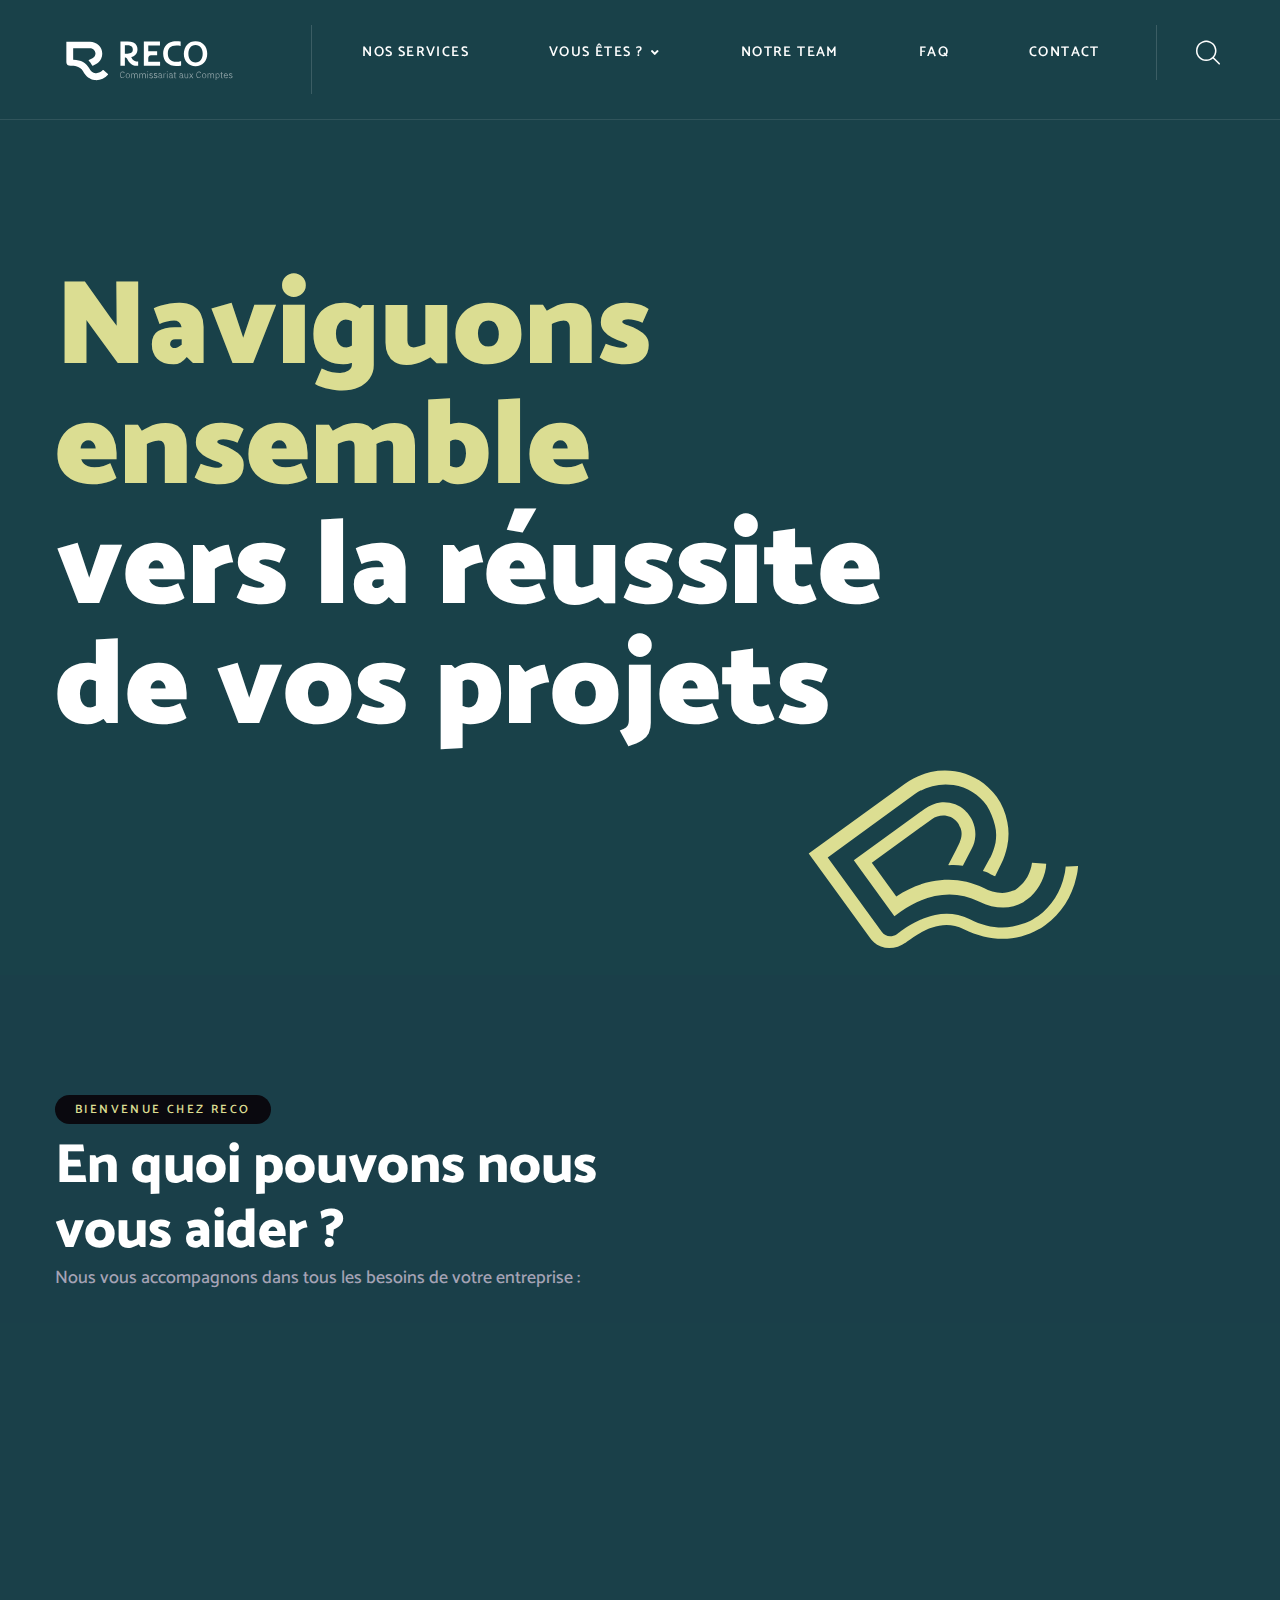
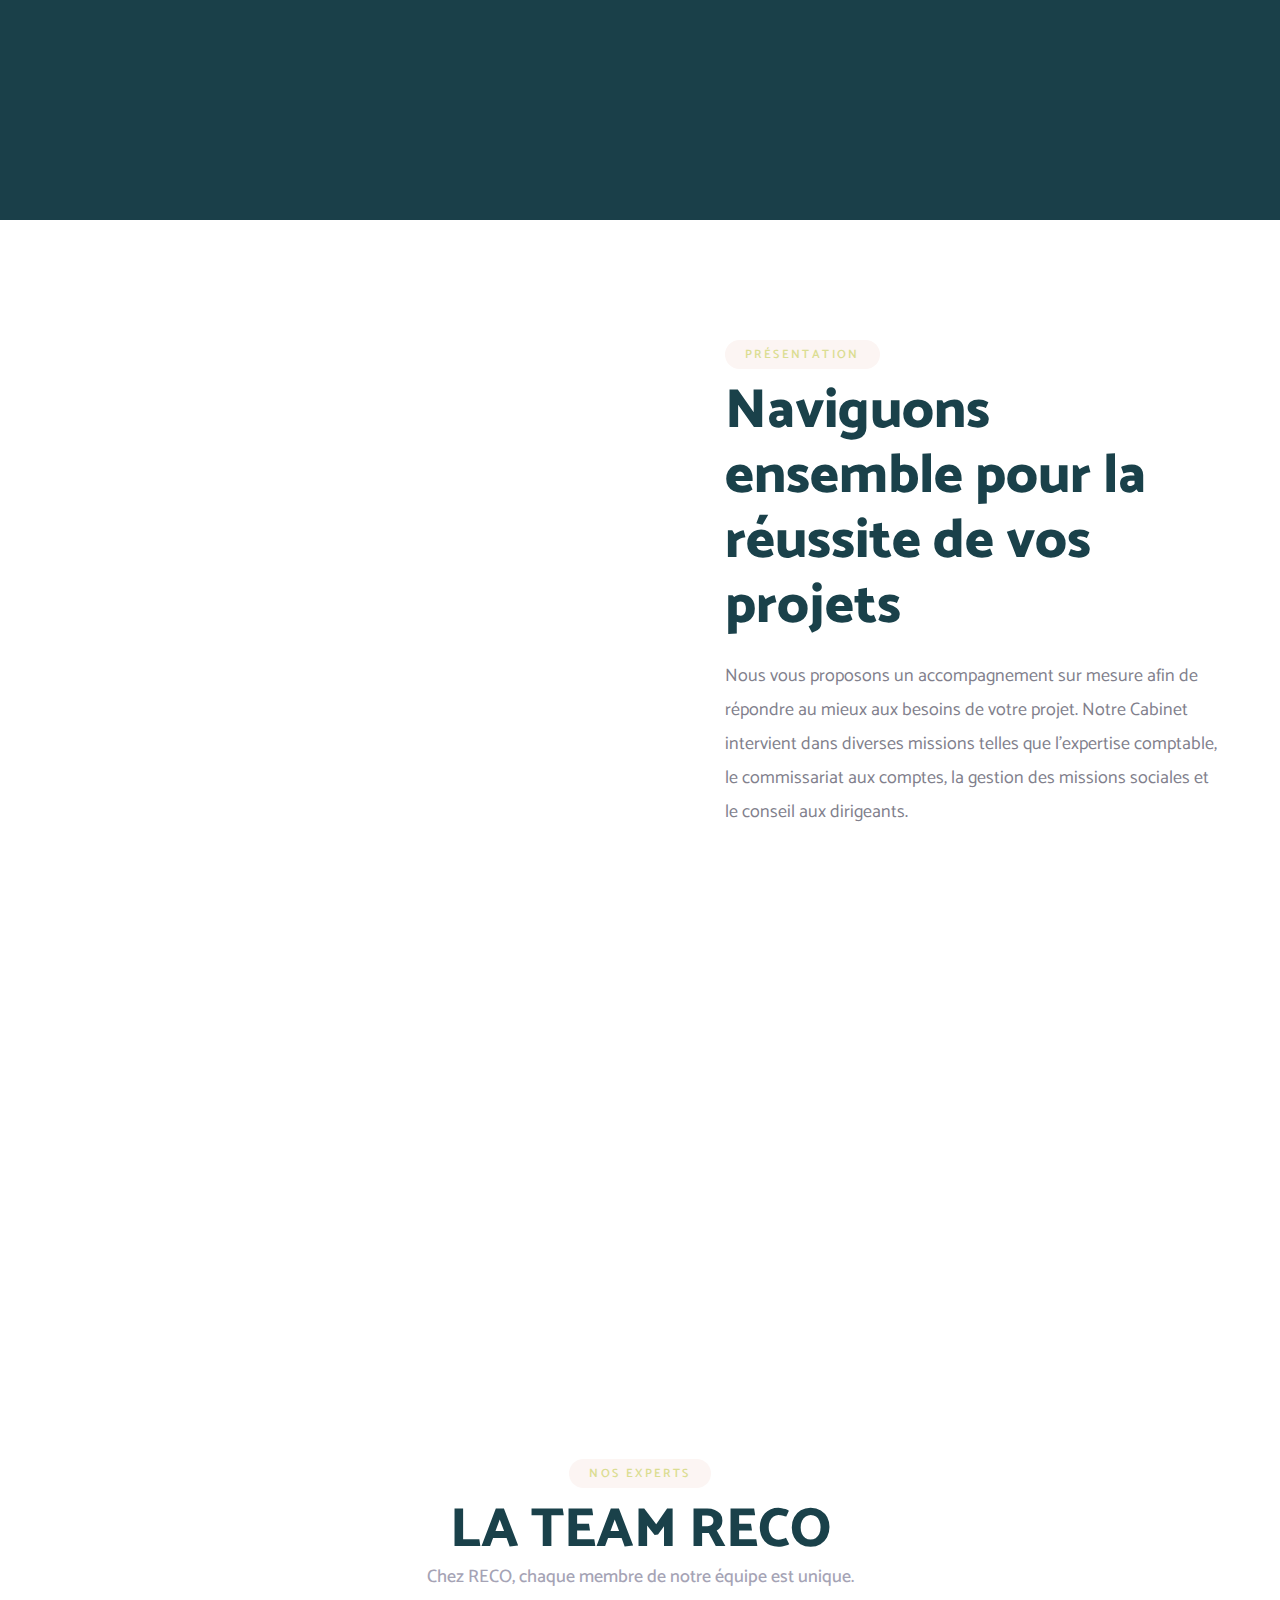
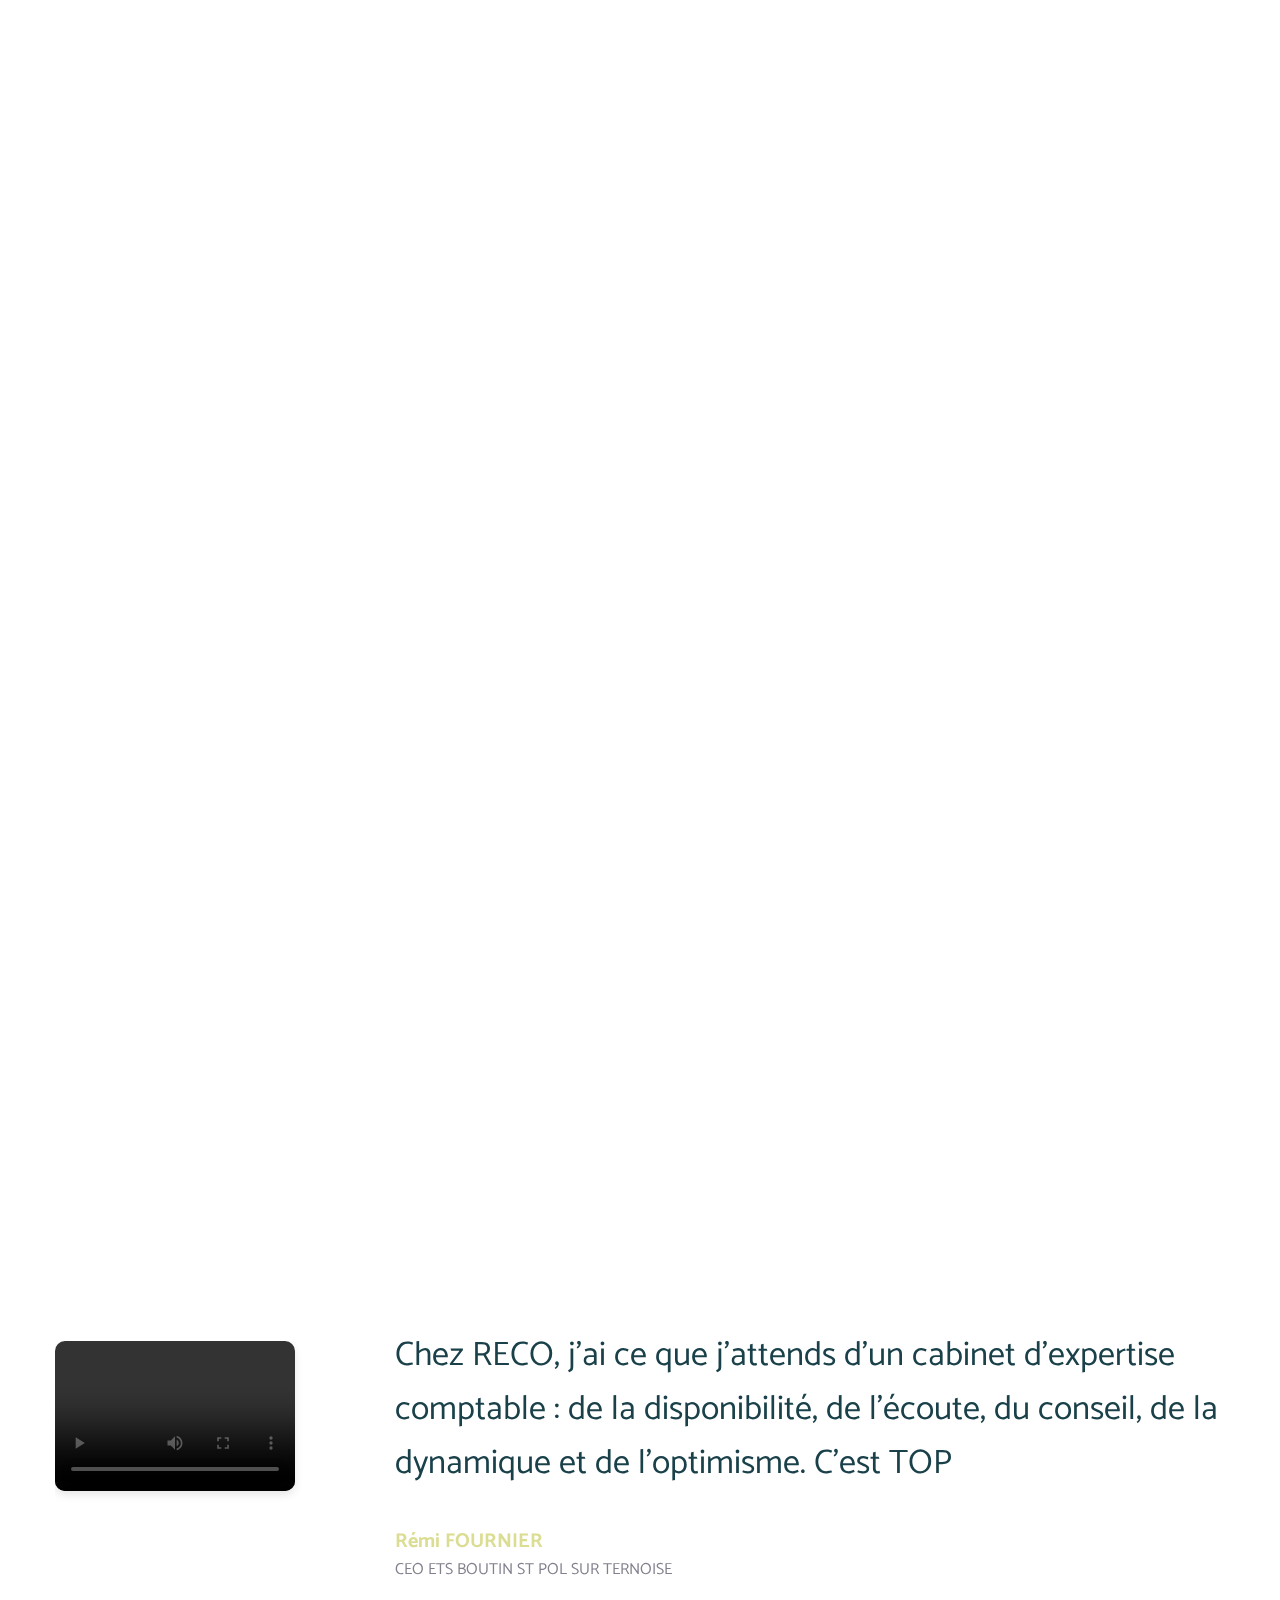
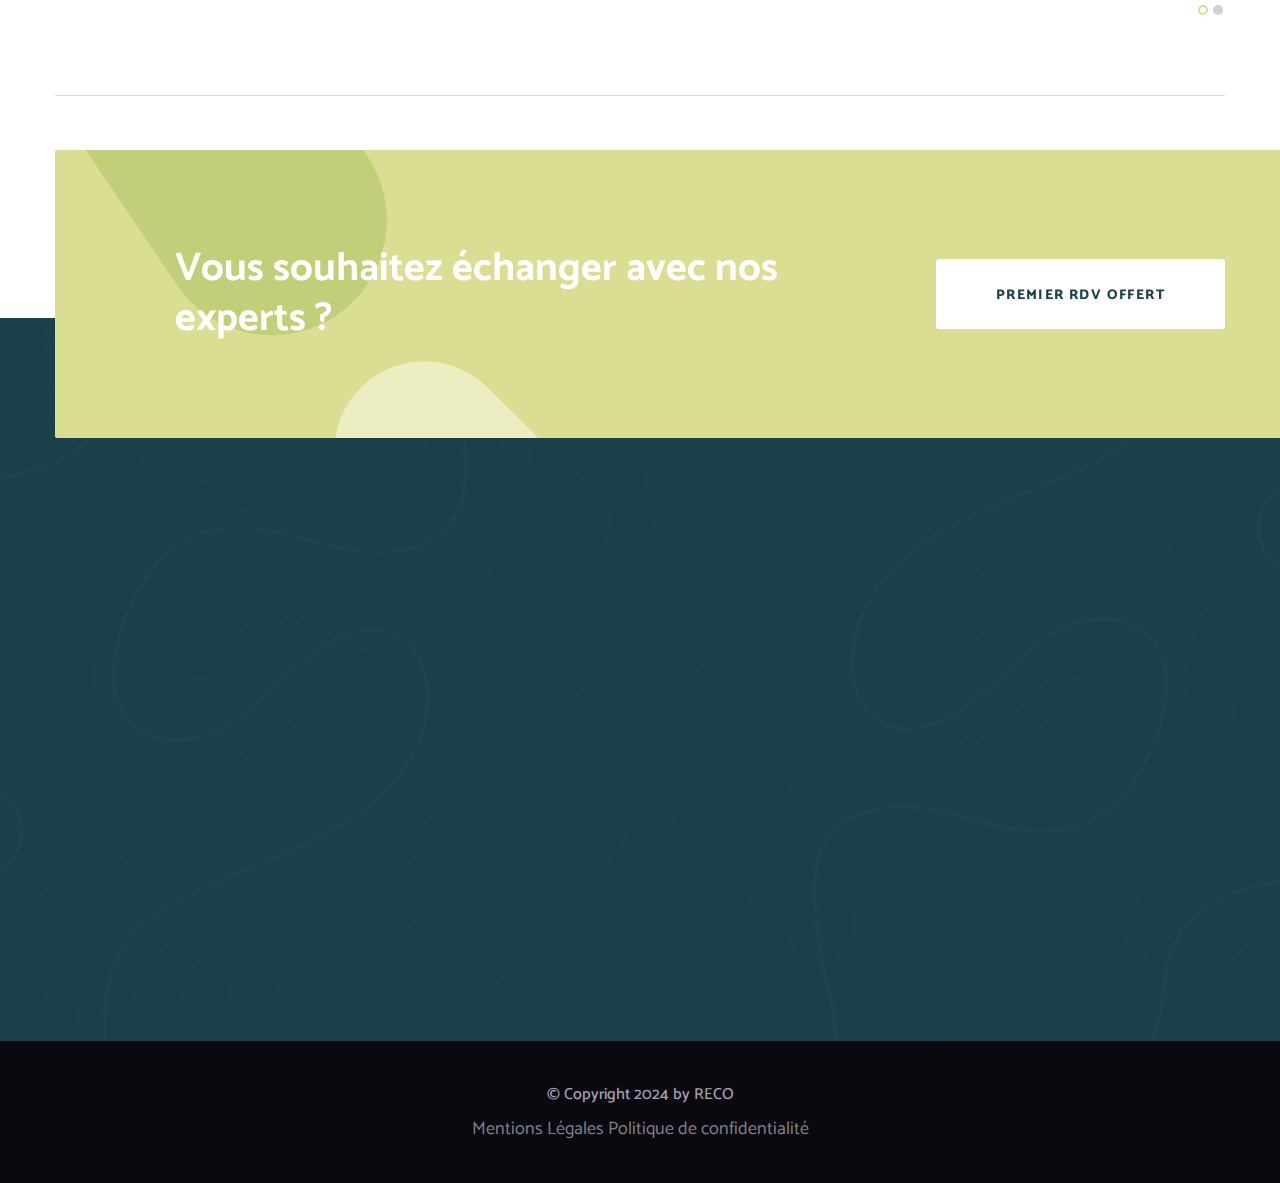
==== index.html @ 4a247953 "first commit" ====
<!DOCTYPE html>
<html lang="en">

<head>
    <meta charset="UTF-8" />
    <meta name="viewport" content="width=device-width, initial-scale=1.0" />
    <title> Home One || Oslim || Oslim HTML Template For Business</title>
    <!-- favicons Icons -->
    <link rel="apple-touch-icon" sizes="180x180" href="assets/images/favicons/apple-touch-icon.png" />
    <link rel="icon" type="image/png" sizes="32x32" href="assets/images/favicons/favicon-32x32.png" />
    <link rel="icon" type="image/png" sizes="16x16" href="assets/images/favicons/favicon-16x16.png" />
    <link rel="manifest" href="assets/images/favicons/site.webmanifest" />
    <meta name="description" content="Oslim HTML Template For Business" />

    <!-- fonts -->
    <link rel="preconnect" href="https://fonts.googleapis.com">

    <link rel="preconnect" href="https://fonts.gstatic.com" crossorigin>

    <link
        href="https://fonts.googleapis.com/css2?family=Catamaran:wght@100;200;300;400;500;600;700;800;900&display=swap"
        rel="stylesheet">

    <link rel="stylesheet" href="assets/vendors/bootstrap/css/bootstrap.min.css" />
    <link rel="stylesheet" href="assets/vendors/animate/animate.min.css" />
    <link rel="stylesheet" href="assets/vendors/animate/custom-animate.css" />
    <link rel="stylesheet" href="assets/vendors/fontawesome/css/all.min.css" />
    <link rel="stylesheet" href="assets/vendors/jarallax/jarallax.css" />
    <link rel="stylesheet" href="assets/vendors/jquery-magnific-popup/jquery.magnific-popup.css" />
    <link rel="stylesheet" href="assets/vendors/nouislider/nouislider.min.css" />
    <link rel="stylesheet" href="assets/vendors/nouislider/nouislider.pips.css" />
    <link rel="stylesheet" href="assets/vendors/odometer/odometer.min.css" />
    <link rel="stylesheet" href="assets/vendors/swiper/swiper.min.css" />
    <link rel="stylesheet" href="assets/vendors/oslim-icons/style.css">
    <link rel="stylesheet" href="assets/vendors/tiny-slider/tiny-slider.min.css" />
    <link rel="stylesheet" href="assets/vendors/reey-font/stylesheet.css" />
    <link rel="stylesheet" href="assets/vendors/owl-carousel/owl.carousel.min.css" />
    <link rel="stylesheet" href="assets/vendors/owl-carousel/owl.theme.default.min.css" />
    <link rel="stylesheet" href="assets/vendors/bxslider/jquery.bxslider.css" />
    <link rel="stylesheet" href="assets/vendors/bootstrap-select/css/bootstrap-select.min.css" />
    <link rel="stylesheet" href="assets/vendors/vegas/vegas.min.css" />
    <link rel="stylesheet" href="assets/vendors/jquery-ui/jquery-ui.css" />
    <link rel="stylesheet" href="assets/vendors/timepicker/timePicker.css" />

    <!-- template styles -->
    <link rel="stylesheet" href="assets/css/oslim.css" />
    <link rel="stylesheet" href="assets/css/oslim-responsive.css" />
</head>

<body>
    <div class="preloader">
        <img class="preloader__image" width="60" src="assets/images/loader.png" alt="" />
    </div>
    <!-- /.preloader -->
    <div class="page-wrapper">
        <header class="main-header clearfix">
            <nav class="main-menu clearfix">
                <div class="main-menu-wrapper clearfix">
                    <div class="main-menu-wrapper__left">
                        <div class="main-menu-wrapper__logo">
                            <a href="index.html"><img height="48" src="assets/images/RECO-Logo-Blanc.svg" alt=""></a>
                        </div>
                        <div class="main-menu-wrapper__main-menu">
                            <a href="#" class="mobile-nav__toggler"><i class="fa fa-bars"></i></a>
                            <ul class="main-menu__list">
                                <li>
                                    <a href="index.html#services">Nos services</a>
                                </li>

                                <li class="dropdown">
                                    <a href="#">Vous Êtes ?</a>
                                    <ul>
                                        <li><a href="">Agent immobilier</a></li>
                                        <li><a href="">Notaire</a></li>
                                        <li><a href="">Professionnels de du droit</a></li>
                                        <li><a href="">Professionnels de santé</a></li>
                                        <li><a href=""></a></li>
                                        <li><a href=""></a></li>
                                        <li><a href=""></a></li>
                                        <li><a href=""></a></li>
                                        <li><a href=""></a></li>
                                    </ul>
                                </li>
                                <li>
                                    <a href="index.html#team">Notre team</a>

                                </li>
                                <li>
                                    <a href="faq.html">FAQ</a>
                                </li>
                                <li><a href="contact.html">Contact</a></li>
                            </ul>
                        </div>
                    </div>
                    <div class="main-menu-wrapper__right">
                        <div class="main-menu-wrapper__call">
                            <div class="main-menu-wrapper__call-icon">
                                <span class="icon-phone-call"></span>
                            </div>
                            <div class="main-menu-wrapper__call-number">
                                <p>Besoin d'aide ?</p>
                                <h5><a href="tel:03 21 83 18 06">03 21 83 18 06</a></h5>
                            </div>
                        </div>
                        <div class="main-menu-wrapper__search-cat">
                            <a href="#" class="main-menu-wrapper__search search-toggler icon-magnifying-glass"></a>
                        </div>
                    </div>
                </div>
            </nav>
        </header>

        <div class="stricky-header stricked-menu main-menu">
            <div class="sticky-header__content"></div><!-- /.sticky-header__content -->
        </div><!-- /.stricky-header -->

        <!--Main Slider Start-->
        <section class="main-slider">
            <div class="swiper-container thm-swiper__slider" data-swiper-options='{"slidesPerView": 1, "loop": true,
    "effect": "fade",
     "pagination": {
        "el": "#main-slider-pagination",
        "type": "bullets",
        "clickable": true
      },
    "navigation": {
        "nextEl": "#main-slider__swiper-button-next",
        "prevEl": "#main-slider__swiper-button-prev"
    },
    "autoplay": {
        "delay": 5000
    }}'>
                <div class="swiper-wrapper">
                    <div class="swiper-slide">
                        <div class="image-layer"
                            style="background-color: #184148;">
                        </div>
                        <!-- /.image-layer -->

                        <div class="main-slider-shape-2"></div>

                        <div class="container">
                            <div class="row">
                                <div class="col-xl-10">
                                    <div class="main-slider__content">
                                        <h2 style="color: #dbdd92">Naviguons ensemble <br>
                                        <span style="color: white">vers la réussite de vos projets </span></h2>
                                    </div>
                                </div>
                            </div>
                        </div>
                    </div>
                </div>
                <!-- If we need navigation buttons -->


            </div>
        </section>
        <!--Main Slider End-->





        <!--Welcome One Start-->
        <section class="welcome-one" id="services">
            <div class="welcome-one-shape" style="background-color: #1a2833;">
            </div>
            <div class="container">
                <div class="welcome-one__top">
                    <div class="row">
                        <div class="col-xl-6 col-lg-6">
                            <div class="welcome-one__top-left">
                                <div class="section-title text-left">
                                    <span class="section-title__tagline">Bienvenue chez RECO</span>
                                    <h2 class="section-title__title">En quoi pouvons nous  </h2>
                                    <h2 class="section-title__title">vous aider ?</h2>
                                    <p class="welcome-one__find-solutions-text">Nous vous accompagnons dans tous les besoins de votre entreprise :</p>
                                </div>
                            </div>
                        </div>
                        <div class="col-xl-6 col-lg-6"></div>
                    </div>
                </div>
            </div>
            <!-- Section full-width -->
            <div class="welcome-one__bottom container-fluid">
                <ul class="list-unstyled welcome-one__feature">
                    <li class="welcome-one__feature-single wow fadeInUp" data-wow-delay="100ms">
                        <div class="welcome-one__feature-content">
                            <h3 class="welcome-one__feature-title"><a style="color: #3382b5 !important;" href="#">Expertise
                                <br> comptable</a></h3>
                            <div class="welcome-one__feature-arrow blue" >
                                <a href="consumer-product.html"><span class="icon-right-arrow"></span></a>
                            </div>
                        </div>
                        <div class="welcome-one__feature-icon">
                            <a href="consumer-product.html">
                            <img class="icon-wealth" height="130" src="assets/images/expertcomptable.svg" alt="logo reco"/>
                        </a>
                        </div>
                        <div class="welcome-one__feature-count"></div>

                    </li>

                    <li class="welcome-one__feature-single wow fadeInUp" data-wow-delay="100ms">
                        <div class="welcome-one__feature-content">
                            <h3 class="welcome-one__feature-title"><a style="color: #87cbac !important;" href="#">Commissariat aux
                                <br> comptes</a></h3>
                            <div class="welcome-one__feature-arrow green">
                                <a href="services-2.html"><span class="icon-right-arrow"></span></a>
                            </div>
                        </div>
                        <div class="welcome-one__feature-icon">
                            <a href="services-2.html">
                            <img alt="logo reco" class="icon-wealth" height="130" src="assets/images/commissaire.svg"></img>
                        </a>
                        </div>
                        <div class="welcome-one__feature-count"></div>
                    </li>
                    <li class="welcome-one__feature-single wow fadeInUp" data-wow-delay="100ms">
                        <div class="welcome-one__feature-content">
                            <h3 class="welcome-one__feature-title "><a style="color: #f26267 !important;" href="#">Social
                                <br> &nbsp; </a></h3>
                            <div class="welcome-one__feature-arrow red">
                                <a href="social-product.html"><span class="icon-right-arrow"></span></a>
                            </div>
                        </div>
                        <div class="welcome-one__feature-icon">
                            <a href="social-product.html">
                            <img class="icon-wealth" height="130" src="assets/images/social.svg" alt="logo reco"/>
                        </a>
                        </div>
                        <div class="welcome-one__feature-count"></div>
                    </li>
                    <li class="welcome-one__feature-single wow fadeInUp" data-wow-delay="100ms">
                        <div class="welcome-one__feature-content">
                            <h3 class="welcome-one__feature-title"><a style="color: #e2a81b !important;" href="#">Gestion de
                                <br> patrimoine</a></h3>
                            <div class="welcome-one__feature-arrow yellow">
                                <a href="consumer-product.html"><span class="icon-right-arrow"></span></a>
                            </div>
                        </div>
                        <div class="welcome-one__feature-icon">
                            <img class="icon-wealth" height="130" src="assets/images/patrimoine.svg"></img>
                        </div>
                        <div class="welcome-one__feature-count"></div>
                    </li>
                </ul>
            </div>
        </section>

        <!--Welcome One End-->

        <!--Work Together Start-->
        <section class="work-together">
            <div class="container">
                <div class="row">
                    <div class="col-xl-6">
                        <div class="work-together__left wow slideInLeft" data-wow-delay="100ms"
                            data-wow-duration="2500ms">
                            <div class="work-together__img-box">
                                <div class="work-together__img-1">
                                    <img src="assets/images/naviguons.png.jpeg" alt="">
                                    <div class="work-together__img-2">
                                        <img src="assets/images/naviguons2.jpeg" alt="">
                                    </div>
                                </div>
                            </div>
                        </div>
                    </div>
                    <div class="col-xl-6">
                        <div class="work-together__right">
                            <div class="section-title text-left">
                                <span class="section-title__tagline">présentation</span>
                                <h2 class="section-title__title">Naviguons ensemble pour la réussite de vos projets
                                </h2>
                            </div>
                            <p class="work-together__right-text">Nous vous proposons un accompagnement sur mesure afin de répondre au mieux aux besoins de votre projet.

                                Notre Cabinet intervient dans diverses missions telles que l’expertise comptable, le commissariat aux comptes, la gestion des missions sociales et le conseil aux dirigeants. </p>


                        </div>
                    </div>
                </div>
            </div>
        </section>
        <!--Work Together End-->





        <!--Free Consultation Start-->
        <section class="free-consultation mt-5">
            <div class="container">
                <div class="free-consultation__inner wow fadeInUp" data-wow-delay="300ms">
                    <div class="free-consultation__left">
                        <h3 class="free-consultation__content">Besoin d'aide ? <br> votre rendez-vous <span> OFFERT </span> <br>
                        </h3>
                        <div class="free-consultation__icon">
                            <a href="">
                                <span class="icon-phone-call"></span>
                            </a>
                        </div>
                    </div>
                    <div class="free-consultation__right">
                        <h4 class="free-consultation__contact-info">
                            <a href="tel:03 21 83 18 06" class="free-consultation__contact-number">03 21 83 18 06</a>
                            <a href="mailto:needhelp@company.com"
                                class="free-consultation__contact-email">needhelp@company.com</a>
                        </h4>
                    </div>
                </div>
            </div>
        </section>
        <!--Free Consultation End-->


        <!--Team One Start-->
        <section class="team-one" id="team">
            <div class="team-one__container">
                <div class="section-title text-center">
                    <span class="section-title__tagline">nos experts</span>
                    <h2 class="section-title__title">LA TEAM RECO</h2>
                    <p class="welcome-one__find-solutions-text">Chez RECO, chaque membre de notre équipe est unique.</p>
                </div>
                <div class="row">
                    <div class="col-xl-3 col-lg-6 col-md-6 wow fadeInUp" data-wow-delay="100ms">
                        <!--Team One Single-->
                        <div class="team-one__single">
                            <div class="team-one__img">
                                <img src="assets/images/paul.png" alt="">
                                <div class="team-one__content">
                                    <h3 class="team-one__name">Paul</h3>
                                    <p class="team-one__title">Gérant</p>
                                </div>
                                <ul class="list-unstyled team-one__social">
                                    <li><a href="https://fr.linkedin.com/in/paul-lieven-7827385b"><i class="fab fa-linkedin"></i></a></li>

                                </ul>
                            </div>
                        </div>
                    </div>

                    <div class="col-xl-3 col-lg-6 col-md-6 wow fadeInUp" data-wow-delay="100ms">
                        <!--Team One Single-->
                        <div class="team-one__single">
                            <div class="team-one__img">
                                <img src="assets/images/paul.png" alt="">
                                <div class="team-one__content">
                                    <h3 class="team-one__name">Sébastien</h3>
                                    <p class="team-one__title">Gérant</p>
                                </div>
                                <ul class="list-unstyled team-one__social">
                                    <li><a href="https://www.linkedin.com/in/s%C3%A9bastien-ersent/?originalSubdomain=fr"><i class="fab fa-linkedin"></i></a></li>

                                </ul>
                            </div>
                        </div>
                    </div>

                    <div class="col-xl-3 col-lg-6 col-md-6 wow fadeInUp" data-wow-delay="100ms">
                        <!--Team One Single-->
                        <div class="team-one__single">
                            <div class="team-one__img">
                                <img src="assets/images/paul.png" alt="">
                                <div class="team-one__content">
                                    <h3 class="team-one__name">Anthony</h3>
                                    <p class="team-one__title">Collaborateur comptable</p>
                                </div>
                                <ul class="list-unstyled team-one__social">
                                    <li><a href="https://fr.linkedin.com/in/anthony-hagner%C3%A9-048276114"><i class="fab fa-linkedin"></i></a></li>

                                </ul>
                            </div>
                        </div>
                    </div>

                    <div class="col-xl-3 col-lg-6 col-md-6 wow fadeInUp" data-wow-delay="100ms">
                        <!--Team One Single-->
                        <div class="team-one__single">
                            <div class="team-one__img">
                                <img src="assets/images/paul.png" alt="">
                                <div class="team-one__content">
                                    <h3 class="team-one__name">Apolline</h3>
                                    <p class="team-one__title">Collaborateur comptable</p>
                                </div>
                                <ul class="list-unstyled team-one__social">
                                    <li><a href="#"><i class="fab fa-linkedin"></i></a></li>

                                </ul>
                            </div>
                        </div>
                    </div>

                    <div class="col-xl-3 col-lg-6 col-md-6 wow fadeInUp" data-wow-delay="100ms">
                        <!--Team One Single-->
                        <div class="team-one__single">
                            <div class="team-one__img">
                                <img src="assets/images/paul.png" alt="">
                                <div class="team-one__content">
                                    <h3 class="team-one__name">Yoan</h3>
                                    <p class="team-one__title">Collaborateur comptable</p>
                                </div>
                                <ul class="list-unstyled team-one__social">
                                    <li><a href="https://fr.linkedin.com/in/yoan-delayen"><i class="fab fa-linkedin"></i></a></li>

                                </ul>
                            </div>
                        </div>
                    </div>

                    <div class="col-xl-3 col-lg-6 col-md-6 wow fadeInUp" data-wow-delay="100ms">
                        <!--Team One Single-->
                        <div class="team-one__single">
                            <div class="team-one__img">
                                <img src="assets/images/paul.png" alt="">
                                <div class="team-one__content">
                                    <h3 class="team-one__name">Florian</h3>
                                    <p class="team-one__title">Collaborateur comptable</p>
                                </div>
                                <ul class="list-unstyled team-one__social">
                                    <li><a href="https://www.linkedin.com/in/florian-baude"><i class="fab fa-linkedin"></i></a></li>

                                </ul>
                            </div>
                        </div>
                    </div>

                    <div class="col-xl-3 col-lg-6 col-md-6 wow fadeInUp" data-wow-delay="100ms">
                        <!--Team One Single-->
                        <div class="team-one__single">
                            <div class="team-one__img">
                                <img src="assets/images/paul.png" alt="">
                                <div class="team-one__content">
                                    <h3 class="team-one__name">Sarah</h3>
                                    <p class="team-one__title">Happiness Officer</p>
                                </div>
                                <ul class="list-unstyled team-one__social">
                                    <li><a href="https://fr.linkedin.com/in/sarah-fournier-74562138"><i class="fab fa-linkedin"></i></a></li>

                                </ul>
                            </div>
                        </div>
                    </div>

                    <div class="col-xl-3 col-lg-6 col-md-6 wow fadeInUp" data-wow-delay="100ms">
                        <!--Team One Single-->
                        <div class="team-one__single">
                            <div class="team-one__img">
                                <img src="assets/images/paul.png" alt="">
                                <div class="team-one__content">
                                    <h3 class="team-one__name">Aurélie</h3>
                                    <p class="team-one__title">Secrétaire de direction</p>
                                </div>
                                <ul class="list-unstyled team-one__social">
                                    <li><a href="https://fr.linkedin.com/in/aur%C3%A9lie-herbez-5561862ba"><i class="fab fa-linkedin"></i></a></li>

                                </ul>
                            </div>
                        </div>
                    </div>

                    <div class="col-xl-3 col-lg-6 col-md-6 wow fadeInUp" data-wow-delay="100ms">
                        <!--Team One Single-->
                        <div class="team-one__single">
                            <div class="team-one__img">
                                <img src="assets/images/paul.png" alt="">
                                <div class="team-one__content">
                                    <h3 class="team-one__name">Marion</h3>
                                    <p class="team-one__title">Assistante comptable</p>
                                </div>
                                <ul class="list-unstyled team-one__social">
                                    <li><a href="https://www.linkedin.com/in/marion-triplet-03195a1b6/?originalSubdomain=fr"><i class="fab fa-linkedin"></i></a></li>

                                </ul>
                            </div>
                        </div>
                    </div>

                </div>
            </div>
        </section>
        <!--Team One End-->

        <!--Testimonial One Start-->
        <section class="testimonial-one">
            <div class="container">
                <div class="row">
                    <div class="col-xl-12">
                        <div class="testimonial-one__carousel owl-the owl-carousel">
                            <!--Testimonial One Single-->
                            <div class="testimonial-one__single">
                                <div class="testimonial-one__client-info">
                                    <div cVlass="testimonial-one__client-img">
                                        <div class="testimonial-one__media">
                                            <video controls class="testimonial-one__video">
                                                <source src="assets/images/Témoignage%20ETS%20Boutin.MP4" type="video/mp4">
                                                Your browser does not support the video tag.
                                            </video>
                                        </div>
                                    </div>
                                </div>
                                <div class="testimonial-one__content">
                                    <p class="testimonial-one__text">Chez RECO, j'ai ce que j'attends d'un cabinet d'expertise comptable : de la disponibilité, de l'écoute, du conseil, de la dynamique et de l'optimisme. C'est TOP </p>
                                    <h4 class="testimonial-one__client-name">Rémi FOURNIER</h4>
                                    <p class="testimonial-one__client-title">CEO ETS BOUTIN ST POL SUR TERNOISE </p>
                                </div>
                            </div>
                            <div class="testimonial-one__single">
                                <div class="testimonial-one__client-info">
                                    <div class="testimonial-one__client-img">
                                        <div class="testimonial-one__media">
                                            <video controls class="testimonial-one__video">
                                                <source src="assets/images/Victor%20Herbé%20Côte%20à%20Côtes.MOV" type="video/mp4">
                                                Your browser does not support the video tag.
                                            </video>
                                        </div>
                                    </div>
                                </div>
                                <div class="testimonial-one__content">
                                    <p class="testimonial-one__text">
                                        RECO, c’est de la Rigueur, de l’Expertise, du Conseil et de l’Ouverture d’esprit !
                                        Professionnalisme et réactivité au rdv !
                                        Je conseille vivement cette équipe à tout entrepreneur voulant maximiser ses chances de réussite !
                                    </p>
                                    <h4 class="testimonial-one__client-name">Victor HERBE</h4>
                                    <p class="testimonial-one__client-title">Président SAS Côte à côte</p>
                                </div>
                            </div>
                        </div>
                    </div>
                </div>
            </div>
        </section>
        <!--Testimonial One End-->




        <!--News One End-->

        <!--CTA One Start-->
        <section class="cta-one">
            <div class="container">
                <div class="row">
                    <div class="col-xl-12">
                        <div class="cta-one__inner">
                            <div class="cta-one__inner-content">
                                <div class="cta-one-shape-1 float-bob-x"></div>
                                <div class="cta-one-shape-2 float-bob-x-2"></div>
                                <h3 class="cta-one__title">Vous souhaitez échanger avec nos  <br> experts ?</h3>
                                <a href="about.html" class="thm-btn cta-one__btn">Premier RDV offert</a>
                            </div>
                        </div>
                    </div>
                </div>
            </div>
        </section>
        <!--CTA One End-->

        <!--Site Footer Start-->
        <footer class="site-footer">
            <div class="site-footer__top">
                <div class="site-footer-shape-1"
                    style="background-image: url(assets/images/shapes/site-footer-shape-1.png);"></div>
                <div class="container">
                    <div class="row">
                        <div class="col-xl-3 col-lg-6 col-md-6 wow fadeInUp" data-wow-delay="100ms">
                            <div class="footer-widget__column footer-widget__about">
                                <div class="footer-widget__logo">
                                    <a href="index.html"><img src="assets/images/RECO-Logo-Blanc.svg" alt=""></a>
                                </div>
                                <div class="footer-widget__about-text-box">
                                    <p class="footer-widget__about-text">Naviguons ensemble vers la réussite de vos projets</p>
                                </div>
                                <div class="site-footer__social">
                                    <a href="#"><i class="fab fa-twitter"></i></a>
                                    <a href="#"><i class="fab fa-facebook"></i></a>
                                    <a href="#"><i class="fab fa-pinterest-p"></i></a>
                                    <a href="#"><i class="fab fa-instagram"></i></a>
                                </div>
                            </div>
                        </div>
                        <div class="col-xl-3 col-lg-6 col-md-6 wow fadeInUp" data-wow-delay="200ms">
                            <div class="footer-widget__column footer-widget__explore clearfix">
                                <h3 class="footer-widget__title">Liens</h3>
                                <ul class="footer-widget__explore-list list-unstyled clearfix">
                                    <li><a href="index.html">Accueil</a></li>
                                    <li><a href="index.html#services">Nos services</a></li>
                                    <li><a href="index.html">Vous êtes ?</a></li>
                                    <li><a href="index.html#team">Notre team</a></li>

                                </ul>
                                <ul
                                    class="footer-widget__explore-list footer-widget__explore-list-two list-unstyled clearfix">
                                    <li><a href="faq.html">FAQ</a></li>
                                    <li><a href="contact.html">Contact</a></li>
                                </ul>
                            </div>
                        </div>
                        <div class="col-xl-3 col-lg-6 col-md-6 wow fadeInUp" data-wow-delay="300ms">
                            <div class="footer-widget__column footer-widget__newsletter-box clearfix">
                                <h3 class="footer-widget__title">Newsletter</h3>
                                <p class="footer-widget__newsletter-text">Aucun spam simplement des ressources pour vous aider ! </p>
                                <form class="footer-widget__newsletter-form">
                                    <div class="footer-widget__newsletter-input-box">
                                        <input type="email" placeholder="Email" name="email">
                                        <button type="submit" class="footer-widget__newsletter-btn"><i
                                                class="far fa-paper-plane"></i></button>
                                    </div>
                                </form>
                            </div>
                        </div>
                        <div class="col-xl-3 col-lg-6 col-md-6 wow fadeInUp" data-wow-delay="400ms">
                            <div class="footer-widget__column footer-widget__contact clearfix">
                                <h3 class="footer-widget__title">Contact</h3>
                                <p class="footer-widget__contact-text">Agence Boulogne-sur-Mer<br>
                                    30 Boulevard de la Liane<br>
                                    62360 Saint-Léonard</p>

                                <br>
                                <br>
                                <p class="footer-widget__contact-text">Agence Béthune<br>
                                    775 Rue D'Aire<br>
                                    62400 Béthune
                                </p>


                                <h4 class="footer-widget__contact-info">
                                    <a href="tel:03 21 83 18 06" class="footer-widget__contact-number">03 21 83 18 06</a> <br>
                                    <a href="mailto:needhelp@company.com"
                                        class="footer-widget__contact-email">needhelp@company.com</a>
                                </h4>
                            </div>
                        </div>
                    </div>
                </div>
            </div>
            <div class="site-footer__bottom">
                <div class="container">
                    <div class="row">
                        <div class="col-xl-12">
                            <div class="site-footer__bottom-inner">
                                <p class="site-footer__bottom-text">© Copyright 2024 by <a href="#">RECO</a>
                                </p>
                                <a href="#">Mentions Légales</a>
                                <a href="#">Politique de confidentialité</a>
                            </div>
                        </div>
                    </div>
                </div>
            </div>
        </footer>
        <!--Site Footer End-->


    </div><!-- /.page-wrapper -->


    <div class="mobile-nav__wrapper">
        <div class="mobile-nav__overlay mobile-nav__toggler"></div>
        <!-- /.mobile-nav__overlay -->
        <div class="mobile-nav__content">
            <span class="mobile-nav__close mobile-nav__toggler"><i class="fa fa-times"></i></span>

            <div class="logo-box">
                <a href="index.html" aria-label="logo image"><img src="assets/images/RECO-Logo-Blanc.svg" width="155"
                        alt="" /></a>
            </div>
            <!-- /.logo-box -->
            <div class="mobile-nav__container"></div>
            <!-- /.mobile-nav__container -->

            <ul class="mobile-nav__contact list-unstyled">
                <li>
                    <i class="fa fa-envelope"></i>
                    <a href="mailto:needhelp@packageName__.com">needhelp@oslim.com</a>
                </li>
                <li>
                    <i class="fa fa-phone-alt"></i>
                    <a href="tel:03 21 83 18 06">03 21 83 18 06</a>
                </li>
            </ul><!-- /.mobile-nav__contact -->
            <div class="mobile-nav__top">
                <div class="mobile-nav__social">
                    <a href="#" class="fab fa-twitter"></a>
                    <a href="#" class="fab fa-facebook-square"></a>
                    <a href="#" class="fab fa-pinterest-p"></a>
                    <a href="#" class="fab fa-instagram"></a>
                </div><!-- /.mobile-nav__social -->
            </div><!-- /.mobile-nav__top -->



        </div>
        <!-- /.mobile-nav__content -->
    </div>
    <!-- /.mobile-nav__wrapper -->

    <div class="search-popup">
        <div class="search-popup__overlay search-toggler"></div>
        <!-- /.search-popup__overlay -->
        <div class="search-popup__content">
            <form action="#">
                <label for="search" class="sr-only">search here</label><!-- /.sr-only -->
                <input type="text" id="search" placeholder="Search Here..." />
                <button type="submit" aria-label="search submit" class="thm-btn">
                    <i class="icon-magnifying-glass"></i>
                </button>
            </form>
        </div>
        <!-- /.search-popup__content -->
    </div>
    <!-- /.search-popup -->

    <a href="#" data-target="html" class="scroll-to-target scroll-to-top"><i class="fa fa-angle-up"></i></a>


    <script src="assets/vendors/jquery/jquery-3.6.0.min.js"></script>
    <script src="assets/vendors/bootstrap/js/bootstrap.bundle.min.js"></script>
    <script src="assets/vendors/jarallax/jarallax.min.js"></script>
    <script src="assets/vendors/jquery-ajaxchimp/jquery.ajaxchimp.min.js"></script>
    <script src="assets/vendors/jquery-appear/jquery.appear.min.js"></script>
    <script src="assets/vendors/jquery-circle-progress/jquery.circle-progress.min.js"></script>
    <script src="assets/vendors/jquery-magnific-popup/jquery.magnific-popup.min.js"></script>
    <script src="assets/vendors/jquery-validate/jquery.validate.min.js"></script>
    <script src="assets/vendors/nouislider/nouislider.min.js"></script>
    <script src="assets/vendors/odometer/odometer.min.js"></script>
    <script src="assets/vendors/swiper/swiper.min.js"></script>
    <script src="assets/vendors/tiny-slider/tiny-slider.min.js"></script>
    <script src="assets/vendors/wnumb/wNumb.min.js"></script>
    <script src="assets/vendors/wow/wow.js"></script>
    <script src="assets/vendors/isotope/isotope.js"></script>
    <script src="assets/vendors/countdown/countdown.min.js"></script>
    <script src="assets/vendors/owl-carousel/owl.carousel.min.js"></script>
    <script src="assets/vendors/bxslider/jquery.bxslider.min.js"></script>
    <script src="assets/vendors/bootstrap-select/js/bootstrap-select.min.js"></script>
    <script src="assets/vendors/vegas/vegas.min.js"></script>
    <script src="assets/vendors/jquery-ui/jquery-ui.js"></script>
    <script src="assets/vendors/timepicker/timePicker.js"></script>




    <!-- template js -->
    <script src="assets/js/oslim.js"></script>
</body>

</html>
---- assets/vendors/jarallax/jarallax.css ----
.jarallax {
    position: relative;
    z-index: 0;
}
.jarallax > .jarallax-img {
    position: absolute;
    object-fit: cover;
    /* support for plugin https://github.com/bfred-it/object-fit-images */
    font-family: 'object-fit: cover;';
    top: 0;
    left: 0;
    width: 100%;
    height: 100%;
    z-index: -1;
}
---- assets/vendors/nouislider/nouislider.min.css ----
/*! nouislider - 14.1.1 - 12/15/2019 */
.noUi-target,.noUi-target *{-webkit-touch-callout:none;-webkit-tap-highlight-color:transparent;-webkit-user-select:none;-ms-touch-action:none;touch-action:none;-ms-user-select:none;-moz-user-select:none;user-select:none;-moz-box-sizing:border-box;box-sizing:border-box}.noUi-target{position:relative}.noUi-base,.noUi-connects{width:100%;height:100%;position:relative;z-index:1}.noUi-connects{overflow:hidden;z-index:0}.noUi-connect,.noUi-origin{will-change:transform;position:absolute;z-index:1;top:0;right:0;-ms-transform-origin:0 0;-webkit-transform-origin:0 0;-webkit-transform-style:preserve-3d;transform-origin:0 0;transform-style:flat}.noUi-connect{height:100%;width:100%}.noUi-origin{height:10%;width:10%}.noUi-txt-dir-rtl.noUi-horizontal .noUi-origin{left:0;right:auto}.noUi-vertical .noUi-origin{width:0}.noUi-horizontal .noUi-origin{height:0}.noUi-handle{-webkit-backface-visibility:hidden;backface-visibility:hidden;position:absolute}.noUi-touch-area{height:100%;width:100%}.noUi-state-tap .noUi-connect,.noUi-state-tap .noUi-origin{-webkit-transition:transform .3s;transition:transform .3s}.noUi-state-drag *{cursor:inherit!important}.noUi-horizontal{height:18px}.noUi-horizontal .noUi-handle{width:34px;height:28px;right:-17px;top:-6px}.noUi-vertical{width:18px}.noUi-vertical .noUi-handle{width:28px;height:34px;right:-6px;top:-17px}.noUi-txt-dir-rtl.noUi-horizontal .noUi-handle{left:-17px;right:auto}.noUi-target{background:#FAFAFA;border-radius:4px;border:1px solid #D3D3D3;box-shadow:inset 0 1px 1px #F0F0F0,0 3px 6px -5px #BBB}.noUi-connects{border-radius:3px}.noUi-connect{background:#3FB8AF}.noUi-draggable{cursor:ew-resize}.noUi-vertical .noUi-draggable{cursor:ns-resize}.noUi-handle{border:1px solid #D9D9D9;border-radius:3px;background:#FFF;cursor:default;box-shadow:inset 0 0 1px #FFF,inset 0 1px 7px #EBEBEB,0 3px 6px -3px #BBB}.noUi-active{box-shadow:inset 0 0 1px #FFF,inset 0 1px 7px #DDD,0 3px 6px -3px #BBB}.noUi-handle:after,.noUi-handle:before{content:"";display:block;position:absolute;height:14px;width:1px;background:#E8E7E6;left:14px;top:6px}.noUi-handle:after{left:17px}.noUi-vertical .noUi-handle:after,.noUi-vertical .noUi-handle:before{width:14px;height:1px;left:6px;top:14px}.noUi-vertical .noUi-handle:after{top:17px}[disabled] .noUi-connect{background:#B8B8B8}[disabled] .noUi-handle,[disabled].noUi-handle,[disabled].noUi-target{cursor:not-allowed}.noUi-pips,.noUi-pips *{-moz-box-sizing:border-box;box-sizing:border-box}.noUi-pips{position:absolute;color:#999}.noUi-value{position:absolute;white-space:nowrap;text-align:center}.noUi-value-sub{color:#ccc;font-size:10px}.noUi-marker{position:absolute;background:#CCC}.noUi-marker-sub{background:#AAA}.noUi-marker-large{background:#AAA}.noUi-pips-horizontal{padding:10px 0;height:80px;top:100%;left:0;width:100%}.noUi-value-horizontal{-webkit-transform:translate(-50%,50%);transform:translate(-50%,50%)}.noUi-rtl .noUi-value-horizontal{-webkit-transform:translate(50%,50%);transform:translate(50%,50%)}.noUi-marker-horizontal.noUi-marker{margin-left:-1px;width:2px;height:5px}.noUi-marker-horizontal.noUi-marker-sub{height:10px}.noUi-marker-horizontal.noUi-marker-large{height:15px}.noUi-pips-vertical{padding:0 10px;height:100%;top:0;left:100%}.noUi-value-vertical{-webkit-transform:translate(0,-50%);transform:translate(0,-50%);padding-left:25px}.noUi-rtl .noUi-value-vertical{-webkit-transform:translate(0,50%);transform:translate(0,50%)}.noUi-marker-vertical.noUi-marker{width:5px;height:2px;margin-top:-1px}.noUi-marker-vertical.noUi-marker-sub{width:10px}.noUi-marker-vertical.noUi-marker-large{width:15px}.noUi-tooltip{display:block;position:absolute;border:1px solid #D9D9D9;border-radius:3px;background:#fff;color:#000;padding:5px;text-align:center;white-space:nowrap}.noUi-horizontal .noUi-tooltip{-webkit-transform:translate(-50%,0);transform:translate(-50%,0);left:50%;bottom:120%}.noUi-vertical .noUi-tooltip{-webkit-transform:translate(0,-50%);transform:translate(0,-50%);top:50%;right:120%}
---- assets/vendors/nouislider/nouislider.pips.css ----
/* Base;
 *
 */
.noUi-pips,
.noUi-pips * {
-moz-box-sizing: border-box;
	box-sizing: border-box;
}
.noUi-pips {
	position: absolute;
	font: 400 12px Arial;
	color: #999;
}

/* Values;
 *
 */
.noUi-value {
	width: 40px;
	position: absolute;
	text-align: center;
}
.noUi-value-sub {
	color: #ccc;
	font-size: 10px;
}

/* Markings;
 *
 */
.noUi-marker {
	position: absolute;
	background: #CCC;
}
.noUi-marker-sub {
	background: #AAA;
}
.noUi-marker-large {
	background: #AAA;
}

/* Horizontal layout;
 *
 */
.noUi-pips-horizontal {
	padding: 10px 0;
	height: 50px;
	top: 100%;
	left: 0;
	width: 100%;
}
.noUi-value-horizontal {
	margin-left: -20px;
	padding-top: 20px;
}
.noUi-value-horizontal.noUi-value-sub {
	padding-top: 15px;
}

.noUi-marker-horizontal.noUi-marker {
	margin-left: -1px;
	width: 2px;
	height: 5px;
}
.noUi-marker-horizontal.noUi-marker-sub {
	height: 10px;
}
.noUi-marker-horizontal.noUi-marker-large {
	height: 15px;
}

/* Vertical layout;
 *
 */
.noUi-pips-vertical {
	padding: 0 10px;
	height: 100%;
	top: 0;
	left: 100%;
}
.noUi-value-vertical {
	width: 15px;
	margin-left: 20px;
	margin-top: -5px;
}

.noUi-marker-vertical.noUi-marker {
	width: 5px;
	height: 2px;
	margin-top: -1px;
}
.noUi-marker-vertical.noUi-marker-sub {
	width: 10px;
}
.noUi-marker-vertical.noUi-marker-large {
	width: 15px;
}
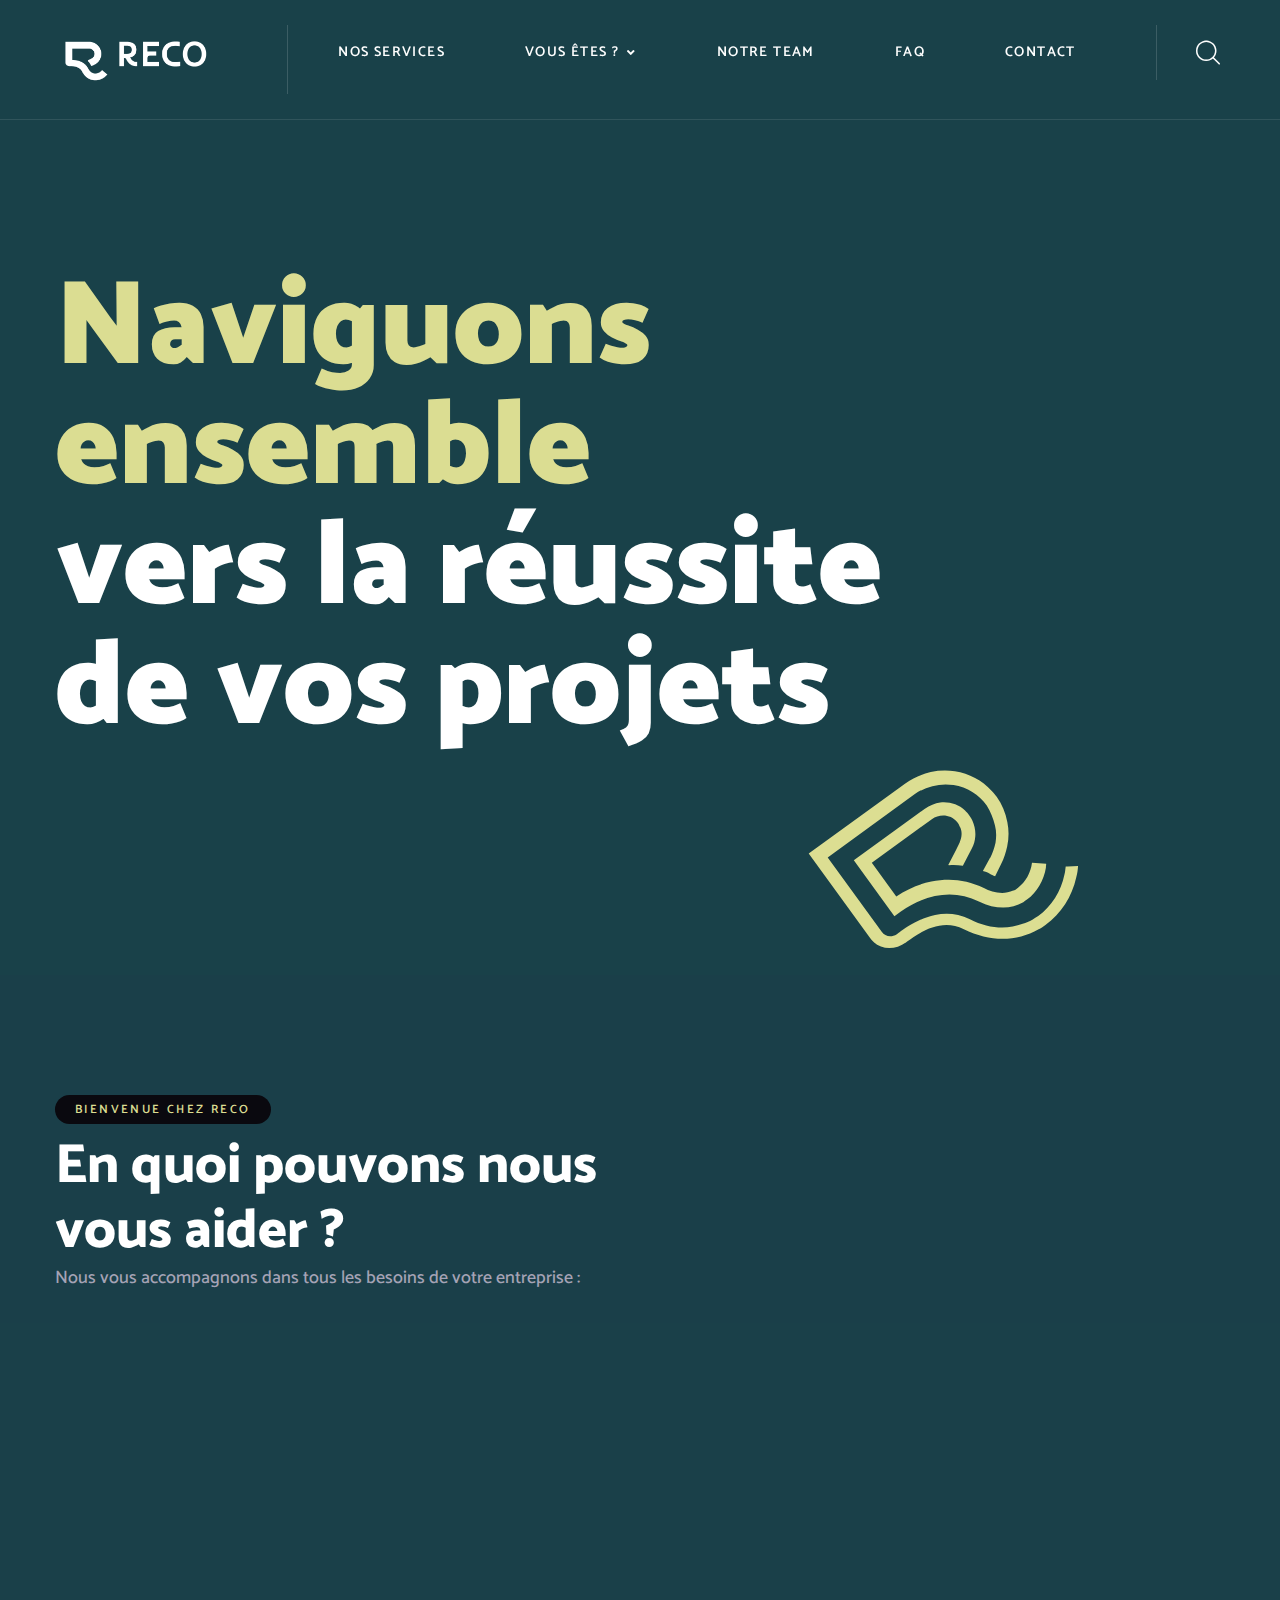
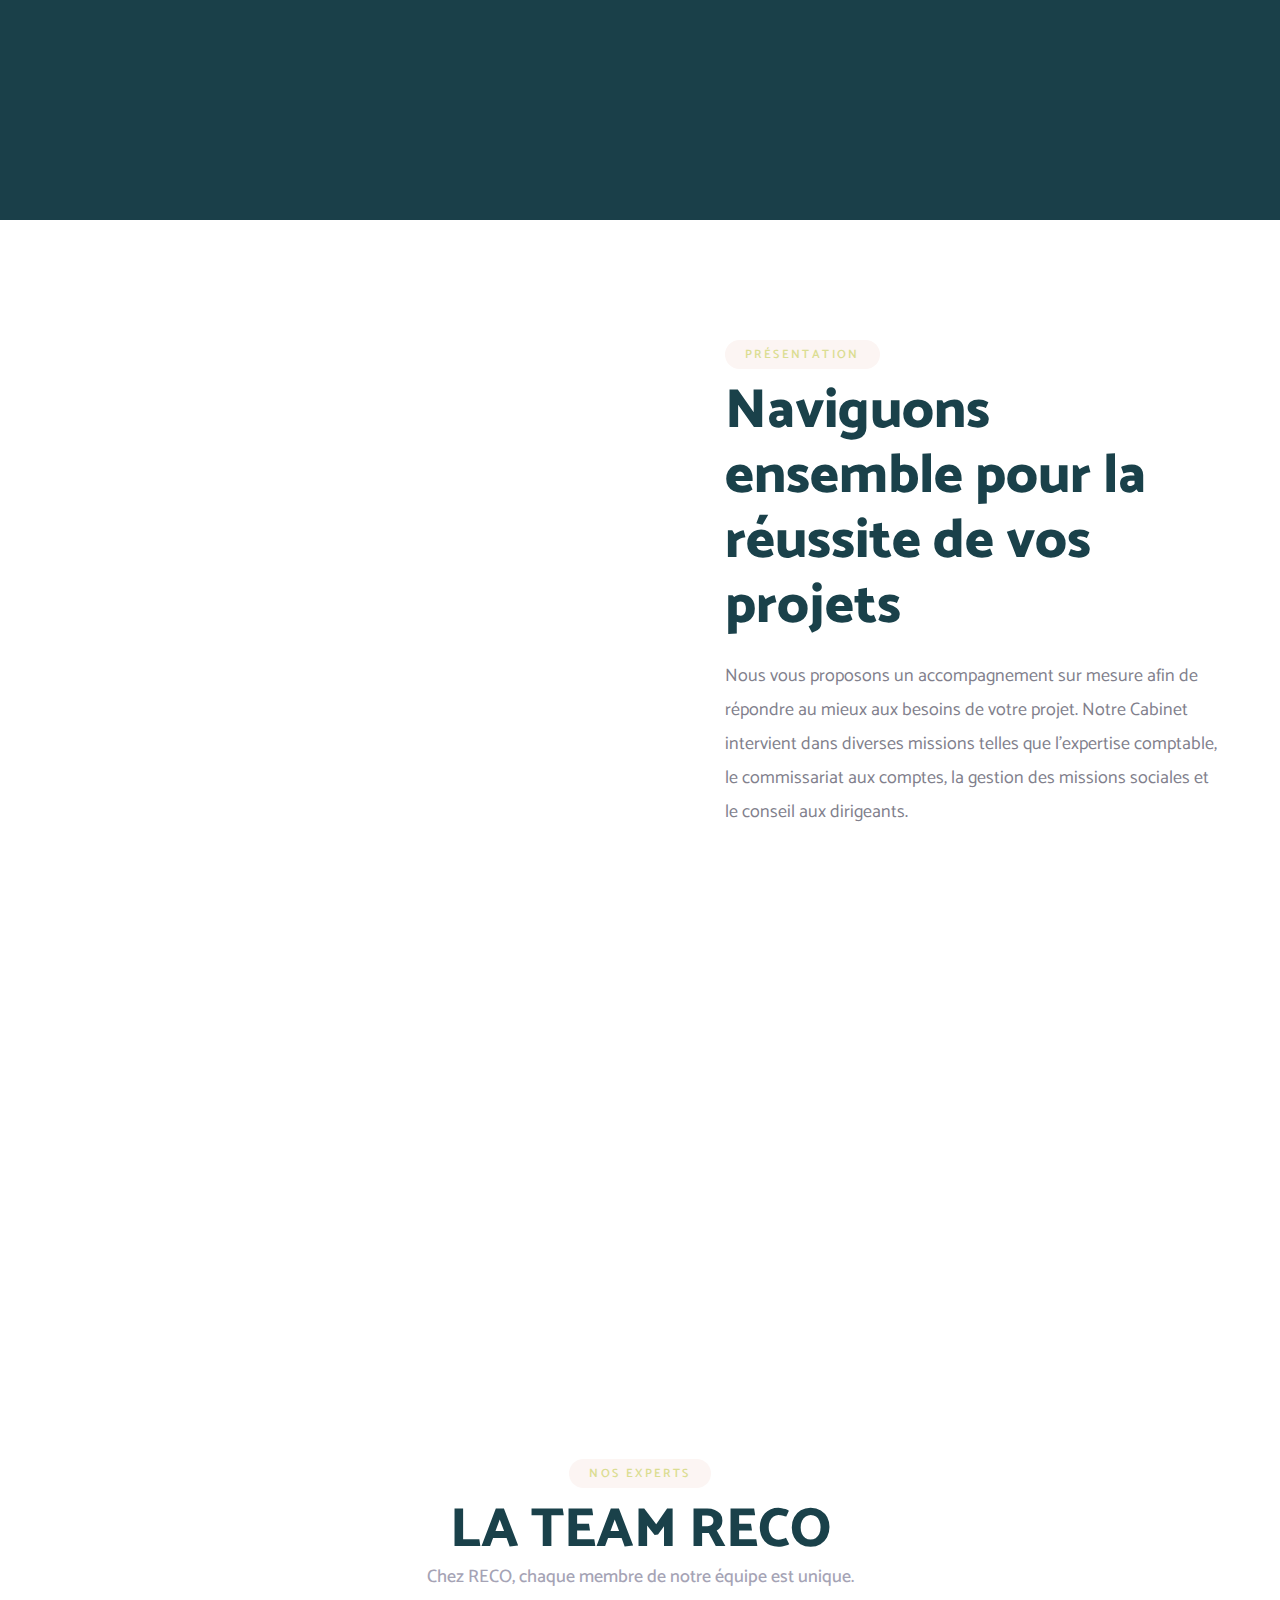
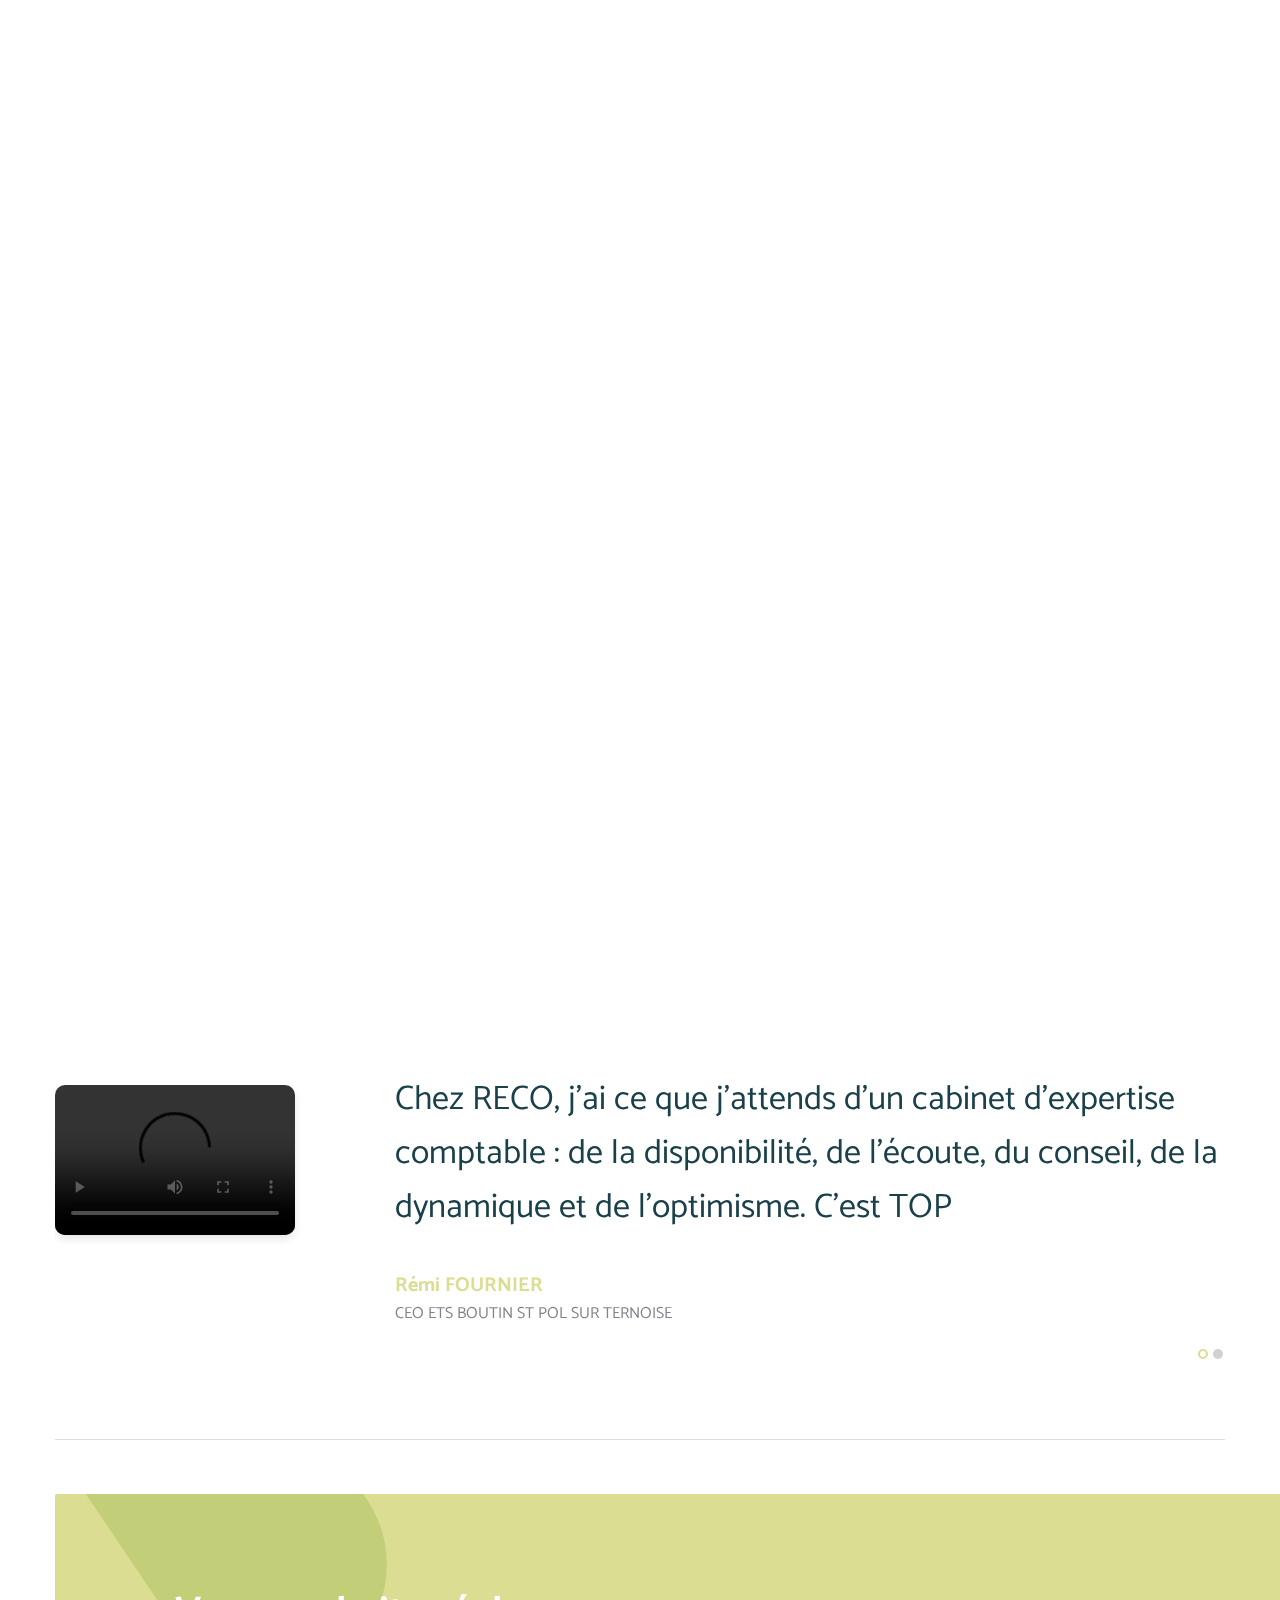
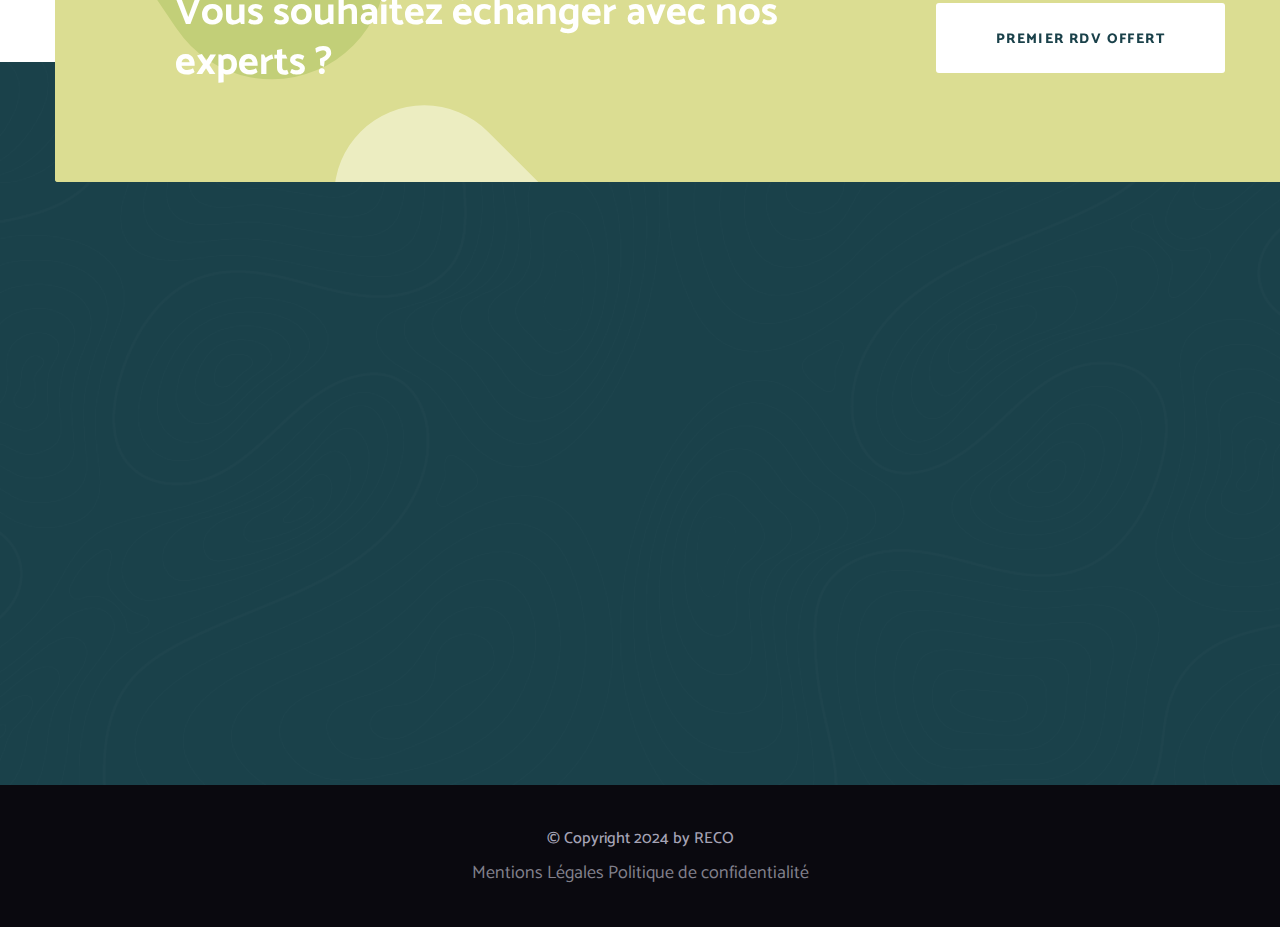
==== commit df50ca9c: "first commit" ====
--- a/index.html
+++ b/index.html
@@ -58,7 +58,7 @@
                 <div class="main-menu-wrapper clearfix">
                     <div class="main-menu-wrapper__left">
                         <div class="main-menu-wrapper__logo">
-                            <a href="index.html"><img height="48" src="assets/images/RECO-Logo-Blanc.svg" alt=""></a>
+                            <a href="index.html"><img height="48" src="assets/images/logo.png" alt=""></a>
                         </div>
                         <div class="main-menu-wrapper__main-menu">
                             <a href="#" class="mobile-nav__toggler"><i class="fa fa-bars"></i></a>
@@ -70,15 +70,12 @@
                                 <li class="dropdown">
                                     <a href="#">Vous Êtes ?</a>
                                     <ul>
-                                        <li><a href="">Agent immobilier</a></li>
-                                        <li><a href="">Notaire</a></li>
-                                        <li><a href="">Professionnels de du droit</a></li>
-                                        <li><a href="">Professionnels de santé</a></li>
-                                        <li><a href=""></a></li>
-                                        <li><a href=""></a></li>
-                                        <li><a href=""></a></li>
-                                        <li><a href=""></a></li>
-                                        <li><a href=""></a></li>
+                                        <li><a href="">PME, PMI</a></li>
+                                        <li><a href="">Artisans, commerçants</a></li>
+                                        <li><a href="">Professionnels libéraux</a></li>
+                                        <li><a href="">Loueurs Meublés Non Professionnels</a></li>
+                                        <li><a href="">Associations</a></li>
+                                        <li><a href="">En projet d'entrepreneuriat </a></li>
                                     </ul>
                                 </li>
                                 <li>
@@ -308,8 +305,8 @@
                     <div class="free-consultation__right">
                         <h4 class="free-consultation__contact-info">
                             <a href="tel:03 21 83 18 06" class="free-consultation__contact-number">03 21 83 18 06</a>
-                            <a href="mailto:needhelp@company.com"
-                                class="free-consultation__contact-email">needhelp@company.com</a>
+                            <a href="mailto:contact@reco-ec.fr"
+                                class="free-consultation__contact-email">contact@reco-ec.fr</a>
                         </h4>
                     </div>
                 </div>
@@ -331,7 +328,7 @@
                         <!--Team One Single-->
                         <div class="team-one__single">
                             <div class="team-one__img">
-                                <img src="assets/images/paul.png" alt="">
+                                <img src="assets/images/photos-equipe/Paul.png" alt="">
                                 <div class="team-one__content">
                                     <h3 class="team-one__name">Paul</h3>
                                     <p class="team-one__title">Gérant</p>
@@ -348,7 +345,7 @@
                         <!--Team One Single-->
                         <div class="team-one__single">
                             <div class="team-one__img">
-                                <img src="assets/images/paul.png" alt="">
+                                <img src="assets/images/photos-equipe/Paul.png" alt="">
                                 <div class="team-one__content">
                                     <h3 class="team-one__name">Sébastien</h3>
                                     <p class="team-one__title">Gérant</p>
@@ -365,7 +362,7 @@
                         <!--Team One Single-->
                         <div class="team-one__single">
                             <div class="team-one__img">
-                                <img src="assets/images/paul.png" alt="">
+                                <img src="assets/images/photos-equipe/Anthony.png" alt="">
                                 <div class="team-one__content">
                                     <h3 class="team-one__name">Anthony</h3>
                                     <p class="team-one__title">Collaborateur comptable</p>
@@ -382,7 +379,7 @@
                         <!--Team One Single-->
                         <div class="team-one__single">
                             <div class="team-one__img">
-                                <img src="assets/images/paul.png" alt="">
+                                <img src="assets/images/photos-equipe/Apolline.png" alt="">
                                 <div class="team-one__content">
                                     <h3 class="team-one__name">Apolline</h3>
                                     <p class="team-one__title">Collaborateur comptable</p>
@@ -399,7 +396,7 @@
                         <!--Team One Single-->
                         <div class="team-one__single">
                             <div class="team-one__img">
-                                <img src="assets/images/paul.png" alt="">
+                                <img src="assets/images/photos-equipe/Yoan.png" alt="">
                                 <div class="team-one__content">
                                     <h3 class="team-one__name">Yoan</h3>
                                     <p class="team-one__title">Collaborateur comptable</p>
@@ -416,7 +413,7 @@
                         <!--Team One Single-->
                         <div class="team-one__single">
                             <div class="team-one__img">
-                                <img src="assets/images/paul.png" alt="">
+                                <img src="assets/images/photos-equipe/Paul.png" alt="">
                                 <div class="team-one__content">
                                     <h3 class="team-one__name">Florian</h3>
                                     <p class="team-one__title">Collaborateur comptable</p>
@@ -433,7 +430,7 @@
                         <!--Team One Single-->
                         <div class="team-one__single">
                             <div class="team-one__img">
-                                <img src="assets/images/paul.png" alt="">
+                                <img src="assets/images/photos-equipe/Sarah.png" alt="">
                                 <div class="team-one__content">
                                     <h3 class="team-one__name">Sarah</h3>
                                     <p class="team-one__title">Happiness Officer</p>
@@ -450,7 +447,7 @@
                         <!--Team One Single-->
                         <div class="team-one__single">
                             <div class="team-one__img">
-                                <img src="assets/images/paul.png" alt="">
+                                <img src="assets/images/photos-equipe/Aurélie.png" alt="">
                                 <div class="team-one__content">
                                     <h3 class="team-one__name">Aurélie</h3>
                                     <p class="team-one__title">Secrétaire de direction</p>
@@ -467,9 +464,60 @@
                         <!--Team One Single-->
                         <div class="team-one__single">
                             <div class="team-one__img">
-                                <img src="assets/images/paul.png" alt="">
+                                <img src="assets/images/photos-equipe/Marion.png" alt="">
                                 <div class="team-one__content">
                                     <h3 class="team-one__name">Marion</h3>
+                                    <p class="team-one__title">Assistante comptable</p>
+                                </div>
+                                <ul class="list-unstyled team-one__social">
+                                    <li><a href="https://www.linkedin.com/in/marion-triplet-03195a1b6/?originalSubdomain=fr"><i class="fab fa-linkedin"></i></a></li>
+
+                                </ul>
+                            </div>
+                        </div>
+                    </div>
+
+                    <div class="col-xl-3 col-lg-6 col-md-6 wow fadeInUp" data-wow-delay="100ms">
+                        <!--Team One Single-->
+                        <div class="team-one__single">
+                            <div class="team-one__img">
+                                <img src="assets/images/photos-equipe/Mélina.png" alt="">
+                                <div class="team-one__content">
+                                    <h3 class="team-one__name">Mélina</h3>
+                                    <p class="team-one__title">Assistante comptable</p>
+                                </div>
+                                <ul class="list-unstyled team-one__social">
+                                    <li><a href="https://www.linkedin.com/in/marion-triplet-03195a1b6/?originalSubdomain=fr"><i class="fab fa-linkedin"></i></a></li>
+
+                                </ul>
+                            </div>
+                        </div>
+                    </div>
+
+                    <div class="col-xl-3 col-lg-6 col-md-6 wow fadeInUp" data-wow-delay="100ms">
+                        <!--Team One Single-->
+                        <div class="team-one__single">
+                            <div class="team-one__img">
+                                <img src="assets/images/photos-equipe/Mélina.png" alt="">
+                                <div class="team-one__content">
+                                    <h3 class="team-one__name">Hélène</h3>
+                                    <p class="team-one__title">Assistante comptable</p>
+                                </div>
+                                <ul class="list-unstyled team-one__social">
+                                    <li><a href="https://www.linkedin.com/in/marion-triplet-03195a1b6/?originalSubdomain=fr"><i class="fab fa-linkedin"></i></a></li>
+
+                                </ul>
+                            </div>
+                        </div>
+                    </div>
+
+                    <div class="col-xl-3 col-lg-6 col-md-6 wow fadeInUp" data-wow-delay="100ms">
+                        <!--Team One Single-->
+                        <div class="team-one__single">
+                            <div class="team-one__img">
+                                <img src="assets/images/photos-equipe/Mélina.png" alt="">
+                                <div class="team-one__content">
+                                    <h3 class="team-one__name">Tom</h3>
                                     <p class="team-one__title">Assistante comptable</p>
                                 </div>
                                 <ul class="list-unstyled team-one__social">
@@ -631,8 +679,8 @@
 
                                 <h4 class="footer-widget__contact-info">
                                     <a href="tel:03 21 83 18 06" class="footer-widget__contact-number">03 21 83 18 06</a> <br>
-                                    <a href="mailto:needhelp@company.com"
-                                        class="footer-widget__contact-email">needhelp@company.com</a>
+                                    <a href="mailto:contact@reco-ec.fr"
+                                        class="footer-widget__contact-email">contact@reco-ec.fr</a>
                                 </h4>
                             </div>
                         </div>
